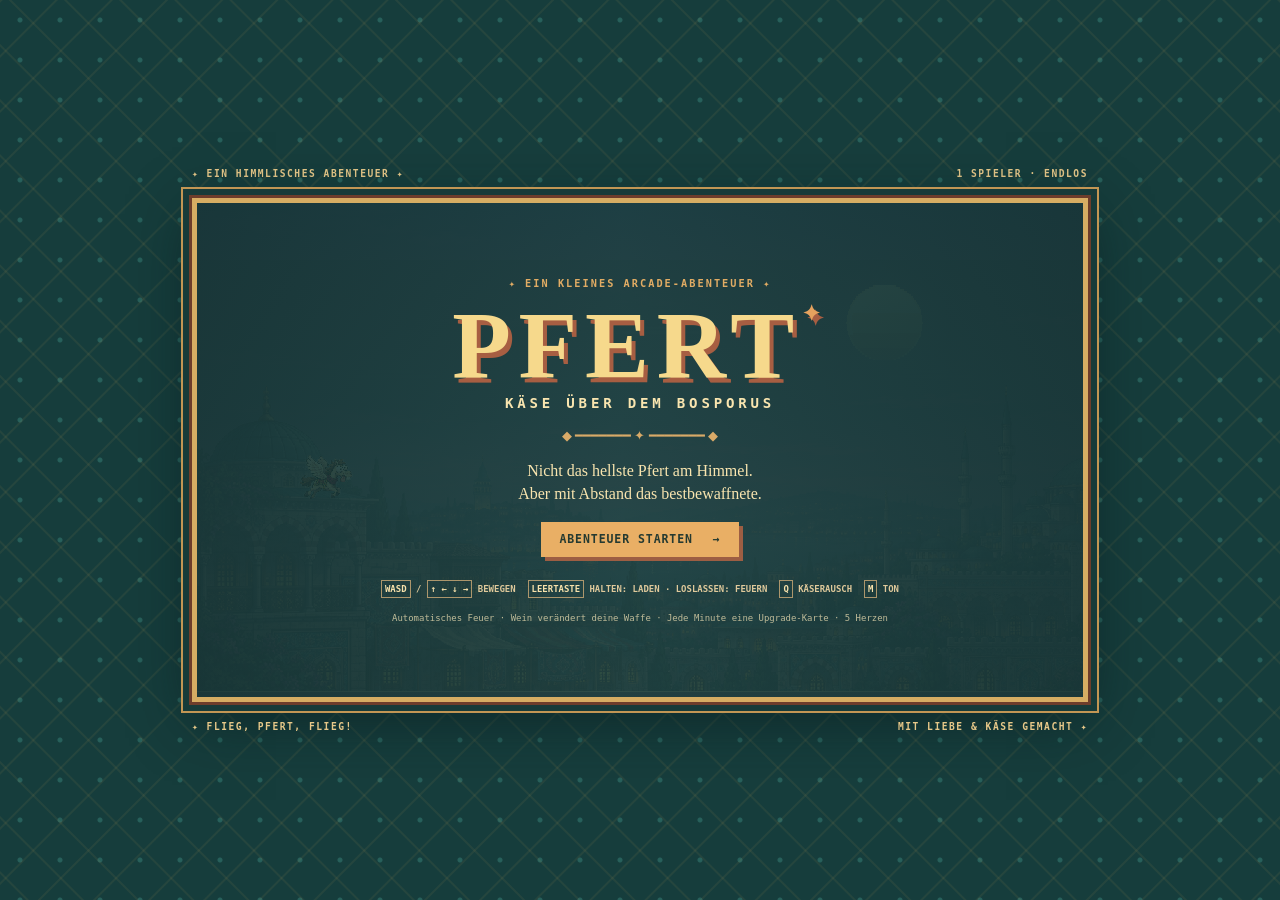
==== index.html @ dc93fd62 "Initial-Pfert-game" ====
<!doctype html>
<html lang="de">
<head>
 <meta charset="utf-8">
 <meta name="viewport" content="width=device-width,initial-scale=1">
 <meta name="description" content="Ein derpy Pfert, magische Weinwaffen und eine endlose Reise durch den Pixel-Bosporus.">
 <title>Pfert – Käse über dem Bosporus</title>
 <link rel="stylesheet" href="style.css">
</head>
<body>
 <main class="cabinet">
  <div class="topline"><span>✦ EIN HIMMLISCHES ABENTEUER ✦</span><span>1 SPIELER · ENDLOS</span></div>
  <div class="frame">
   <canvas id="game" width="960" height="540" aria-label="Pfert, ein fliegendes Sidescroller-Spiel"></canvas>
   <div id="overlay" class="overlay">
    <div class="eyebrow">✦ EIN KLEINES ARCADE-ABENTEUER ✦</div>
    <h1>PFERT<span>✦</span></h1>
    <p class="subtitle">KÄSE ÜBER DEM BOSPORUS</p>
    <div class="divider">◆ ━━━━━━━ ✦ ━━━━━━━ ◆</div>
    <p class="intro">Nicht das hellste Pfert am Himmel.<br>Aber mit Abstand das bestbewaffnete.</p>
    <button id="start">ABENTEUER STARTEN <span>→</span></button>
    <div class="controls"><span><kbd>WASD</kbd> / <kbd>↑ ← ↓ →</kbd> BEWEGEN</span><span><kbd>LEERTASTE</kbd> HALTEN: LADEN · LOSLASSEN: FEUERN</span><span><kbd>Q</kbd> KÄSERAUSCH</span><span><kbd>M</kbd> TON</span></div>
    <p class="hint">Automatisches Feuer · Wein verändert deine Waffe · Jede Minute eine Upgrade-Karte · 5 Herzen</p>
   </div>
  </div>
  <div class="bottomline"><span>✦ FLIEG, PFERT, FLIEG!</span><span>MIT LIEBE & KÄSE GEMACHT ✦</span></div>
 </main>
 <script src="sound.js"></script>
 <script src="assets.js"></script>
 <script src="art.js"></script>
 <script src="game.js"></script>
</body>
</html>
---- style.css ----
*{box-sizing:border-box}html,body{margin:0;width:100%;height:100%;overflow:hidden}body{display:grid;place-items:center;background-color:#163d3c;background-image:repeating-linear-gradient(45deg,transparent 0 18px,#d6a85414 19px 20px,transparent 21px 39px),repeating-linear-gradient(-45deg,transparent 0 18px,#d6a85414 19px 20px,transparent 21px 39px),radial-gradient(circle at center,#27605b 0 2px,transparent 3px);background-size:auto,auto,40px 40px;color:#f9e5af;font-family:Georgia,serif}.cabinet{width:min(70vw,124.444vh);height:min(70vh,39.375vw);position:relative}.frame{position:absolute;inset:0;overflow:hidden;border:5px solid #d6ad63;outline:3px solid #6d3d2b;box-shadow:0 0 0 9px #173b39,0 0 0 11px #c29654,0 16px 55px #081d1eaa;background:#e8a675}canvas{width:100%;height:100%;display:block;image-rendering:pixelated}.topline,.bottomline{position:absolute;left:0;right:0;display:flex;justify-content:space-between;font:700 clamp(8px,.75vw,11px) monospace;letter-spacing:.16em;color:#e7c889}.topline{bottom:calc(100% + 19px)}.bottomline{top:calc(100% + 19px)}.overlay{position:absolute;inset:0;display:flex;align-items:center;justify-content:center;flex-direction:column;text-align:center;background:linear-gradient(90deg,#163535ed,#193d3bd9 48%,#163535ed);padding:3%;color:#f9e5af}.overlay.hidden{display:none}.eyebrow{font:700 clamp(8px,.8vw,12px) monospace;letter-spacing:.2em;color:#e1ac64}h1{font-size:clamp(42px,7.5vw,108px);line-height:.85;letter-spacing:.08em;margin:2% 0 1%;text-shadow:4px 5px #a75e42;color:#f6d98c}h1 span{font-size:.23em;color:#e6a25e;vertical-align:top}.subtitle{font:700 clamp(9px,1.1vw,16px) monospace;letter-spacing:.27em;margin:0}.divider{color:#d9aa68;font-size:clamp(11px,1vw,16px);margin:2%}.intro{font-size:clamp(10px,1.25vw,17px);line-height:1.4;margin:0 0 2%}button{background:#e9af65;border:0;box-shadow:4px 4px #9d5e43;color:#253a31;padding:.9em 1.6em;font:900 clamp(9px,.9vw,13px) monospace;letter-spacing:.08em;cursor:pointer}button:hover,button:focus-visible{background:#f8d38d;transform:translateY(-2px)}button span{margin-left:12px}.controls{display:flex;gap:20px;margin-top:3%;font:700 clamp(7px,.7vw,10px) monospace;color:#dfc99b}.controls kbd{font:inherit;color:#f8e2ab;border:1px solid #ac966c;padding:3px}.hint{font:clamp(7px,.7vw,10px) monospace;color:#bfbb98;margin:2% 0 0}@media(max-width:700px){.controls{gap:5px;flex-direction:column}.hint,.divider{display:none}.intro{margin:2% 0}.topline,.bottomline{letter-spacing:0}}
.controls{flex-wrap:wrap;justify-content:center;gap:12px;line-height:1.7}.upgrade-overlay{background:linear-gradient(140deg,#152a3df5,#263b50f2);padding:4%}.upgrade-overlay h2{font-size:clamp(16px,2.2vw,30px);margin:2% 0 1%;color:#f5dca8}.upgrade-copy{font-size:clamp(8px,.95vw,14px);margin:0 0 3%;color:#c8cbbf}.cards{display:grid;grid-template-columns:repeat(3,1fr);gap:clamp(6px,1.3vw,20px);width:100%;max-width:780px}.upgrade-card{position:relative;display:flex;flex-direction:column;align-items:center;justify-content:flex-start;min-height:clamp(100px,14vw,215px);border:1px solid #b5976b;padding:8% 7%;background:linear-gradient(150deg,#3b5263,#21374c);box-shadow:0 5px #112332;color:#f0dfba;letter-spacing:0;transition:transform .15s,background .15s;text-align:center;line-height:1.3}.upgrade-card:hover,.upgrade-card:focus-visible{background:linear-gradient(150deg,#5e6c6c,#2c485d);outline:2px solid #ffe0a1;transform:translateY(-4px)}.card-number{position:absolute;top:8px;left:10px;font-size:clamp(8px,.8vw,12px);color:#c0b598}.card-icon{font-size:clamp(22px,3.3vw,48px);color:#edc17a;margin:3% 0 8%;line-height:1}.upgrade-card strong{font-family:Georgia,serif;font-size:clamp(10px,1.3vw,18px);color:#ffe7b5;white-space:nowrap}.card-description{display:block;font-size:clamp(8px,.86vw,12px);line-height:1.5;margin:9% 0 10%;color:#c4d4d2;font-weight:400}.card-rank{margin-top:auto;font-size:clamp(7px,.72vw,10px);color:#d2b98e;letter-spacing:.08em}.upgrade-overlay .hint{display:block}@media(max-height:600px){.upgrade-card{min-height:90px}.card-icon{font-size:22px;margin:0 0 4%}.card-description{margin:5% 0}.upgrade-overlay h2{font-size:18px}.upgrade-copy{margin-bottom:2%}}

.upgrade-card.rare{border-color:#d7b4f6;background:linear-gradient(145deg,#57436e,#253a53);box-shadow:0 5px #1c233c,0 0 18px #c18ce51a}.upgrade-card.rare .card-icon{color:#ebd0ff}.upgrade-card.rare .card-rank{color:#e0b6fa}.game-over h1{font-size:clamp(36px,6vw,86px);margin-bottom:3%}.roast{max-width:86%;margin:0 0 2%;font-size:clamp(11px,1.5vw,21px);line-height:1.4;color:#ffe3ba;font-weight:bold}.comeback{max-width:90%;margin:0 0 2%;font-size:clamp(9px,1vw,14px);color:#c2d5cc}.run-stats{font:clamp(9px,.9vw,13px) monospace;color:#dbc8a3;margin:1% 0 3%}
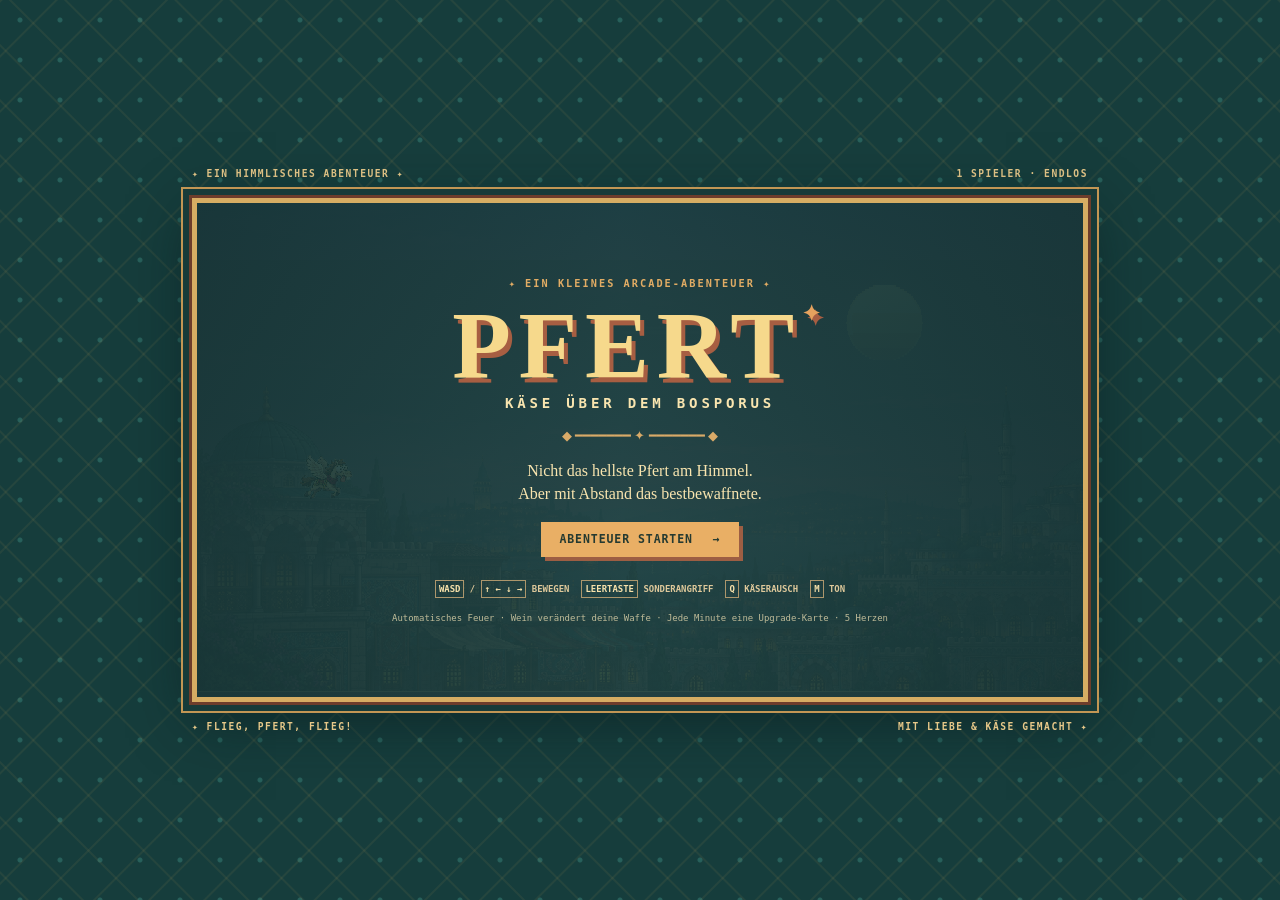
==== commit 789f470f: "Aktualisierung" ====
--- a/index.html
+++ b/index.html
@@ -19,7 +19,7 @@
     <div class="divider">◆ ━━━━━━━ ✦ ━━━━━━━ ◆</div>
     <p class="intro">Nicht das hellste Pfert am Himmel.<br>Aber mit Abstand das bestbewaffnete.</p>
     <button id="start">ABENTEUER STARTEN <span>→</span></button>
-    <div class="controls"><span><kbd>WASD</kbd> / <kbd>↑ ← ↓ →</kbd> BEWEGEN</span><span><kbd>LEERTASTE</kbd> HALTEN: LADEN · LOSLASSEN: FEUERN</span><span><kbd>Q</kbd> KÄSERAUSCH</span><span><kbd>M</kbd> TON</span></div>
+    <div class="controls"><span><kbd>WASD</kbd> / <kbd>↑ ← ↓ →</kbd> BEWEGEN</span><span><kbd>LEERTASTE</kbd> SONDERANGRIFF</span><span><kbd>Q</kbd> KÄSERAUSCH</span><span><kbd>M</kbd> TON</span></div>
     <p class="hint">Automatisches Feuer · Wein verändert deine Waffe · Jede Minute eine Upgrade-Karte · 5 Herzen</p>
    </div>
   </div>
--- a/style.css
+++ b/style.css
@@ -1,4 +1,5 @@
 *{box-sizing:border-box}html,body{margin:0;width:100%;height:100%;overflow:hidden}body{display:grid;place-items:center;background-color:#163d3c;background-image:repeating-linear-gradient(45deg,transparent 0 18px,#d6a85414 19px 20px,transparent 21px 39px),repeating-linear-gradient(-45deg,transparent 0 18px,#d6a85414 19px 20px,transparent 21px 39px),radial-gradient(circle at center,#27605b 0 2px,transparent 3px);background-size:auto,auto,40px 40px;color:#f9e5af;font-family:Georgia,serif}.cabinet{width:min(70vw,124.444vh);height:min(70vh,39.375vw);position:relative}.frame{position:absolute;inset:0;overflow:hidden;border:5px solid #d6ad63;outline:3px solid #6d3d2b;box-shadow:0 0 0 9px #173b39,0 0 0 11px #c29654,0 16px 55px #081d1eaa;background:#e8a675}canvas{width:100%;height:100%;display:block;image-rendering:pixelated}.topline,.bottomline{position:absolute;left:0;right:0;display:flex;justify-content:space-between;font:700 clamp(8px,.75vw,11px) monospace;letter-spacing:.16em;color:#e7c889}.topline{bottom:calc(100% + 19px)}.bottomline{top:calc(100% + 19px)}.overlay{position:absolute;inset:0;display:flex;align-items:center;justify-content:center;flex-direction:column;text-align:center;background:linear-gradient(90deg,#163535ed,#193d3bd9 48%,#163535ed);padding:3%;color:#f9e5af}.overlay.hidden{display:none}.eyebrow{font:700 clamp(8px,.8vw,12px) monospace;letter-spacing:.2em;color:#e1ac64}h1{font-size:clamp(42px,7.5vw,108px);line-height:.85;letter-spacing:.08em;margin:2% 0 1%;text-shadow:4px 5px #a75e42;color:#f6d98c}h1 span{font-size:.23em;color:#e6a25e;vertical-align:top}.subtitle{font:700 clamp(9px,1.1vw,16px) monospace;letter-spacing:.27em;margin:0}.divider{color:#d9aa68;font-size:clamp(11px,1vw,16px);margin:2%}.intro{font-size:clamp(10px,1.25vw,17px);line-height:1.4;margin:0 0 2%}button{background:#e9af65;border:0;box-shadow:4px 4px #9d5e43;color:#253a31;padding:.9em 1.6em;font:900 clamp(9px,.9vw,13px) monospace;letter-spacing:.08em;cursor:pointer}button:hover,button:focus-visible{background:#f8d38d;transform:translateY(-2px)}button span{margin-left:12px}.controls{display:flex;gap:20px;margin-top:3%;font:700 clamp(7px,.7vw,10px) monospace;color:#dfc99b}.controls kbd{font:inherit;color:#f8e2ab;border:1px solid #ac966c;padding:3px}.hint{font:clamp(7px,.7vw,10px) monospace;color:#bfbb98;margin:2% 0 0}@media(max-width:700px){.controls{gap:5px;flex-direction:column}.hint,.divider{display:none}.intro{margin:2% 0}.topline,.bottomline{letter-spacing:0}}
 .controls{flex-wrap:wrap;justify-content:center;gap:12px;line-height:1.7}.upgrade-overlay{background:linear-gradient(140deg,#152a3df5,#263b50f2);padding:4%}.upgrade-overlay h2{font-size:clamp(16px,2.2vw,30px);margin:2% 0 1%;color:#f5dca8}.upgrade-copy{font-size:clamp(8px,.95vw,14px);margin:0 0 3%;color:#c8cbbf}.cards{display:grid;grid-template-columns:repeat(3,1fr);gap:clamp(6px,1.3vw,20px);width:100%;max-width:780px}.upgrade-card{position:relative;display:flex;flex-direction:column;align-items:center;justify-content:flex-start;min-height:clamp(100px,14vw,215px);border:1px solid #b5976b;padding:8% 7%;background:linear-gradient(150deg,#3b5263,#21374c);box-shadow:0 5px #112332;color:#f0dfba;letter-spacing:0;transition:transform .15s,background .15s;text-align:center;line-height:1.3}.upgrade-card:hover,.upgrade-card:focus-visible{background:linear-gradient(150deg,#5e6c6c,#2c485d);outline:2px solid #ffe0a1;transform:translateY(-4px)}.card-number{position:absolute;top:8px;left:10px;font-size:clamp(8px,.8vw,12px);color:#c0b598}.card-icon{font-size:clamp(22px,3.3vw,48px);color:#edc17a;margin:3% 0 8%;line-height:1}.upgrade-card strong{font-family:Georgia,serif;font-size:clamp(10px,1.3vw,18px);color:#ffe7b5;white-space:nowrap}.card-description{display:block;font-size:clamp(8px,.86vw,12px);line-height:1.5;margin:9% 0 10%;color:#c4d4d2;font-weight:400}.card-rank{margin-top:auto;font-size:clamp(7px,.72vw,10px);color:#d2b98e;letter-spacing:.08em}.upgrade-overlay .hint{display:block}@media(max-height:600px){.upgrade-card{min-height:90px}.card-icon{font-size:22px;margin:0 0 4%}.card-description{margin:5% 0}.upgrade-overlay h2{font-size:18px}.upgrade-copy{margin-bottom:2%}}
 
-.upgrade-card.rare{border-color:#d7b4f6;background:linear-gradient(145deg,#57436e,#253a53);box-shadow:0 5px #1c233c,0 0 18px #c18ce51a}.upgrade-card.rare .card-icon{color:#ebd0ff}.upgrade-card.rare .card-rank{color:#e0b6fa}.game-over h1{font-size:clamp(36px,6vw,86px);margin-bottom:3%}.roast{max-width:86%;margin:0 0 2%;font-size:clamp(11px,1.5vw,21px);line-height:1.4;color:#ffe3ba;font-weight:bold}.comeback{max-width:90%;margin:0 0 2%;font-size:clamp(9px,1vw,14px);color:#c2d5cc}.run-stats{font:clamp(9px,.9vw,13px) monospace;color:#dbc8a3;margin:1% 0 3%}+.upgrade-card.rare{border-color:#d7b4f6;background:linear-gradient(145deg,#57436e,#253a53);box-shadow:0 5px #1c233c,0 0 18px #c18ce51a}.upgrade-card.rare .card-icon{color:#ebd0ff}.upgrade-card.rare .card-rank{color:#e0b6fa}.game-over h1{font-size:clamp(36px,6vw,86px);margin-bottom:3%}.roast{max-width:86%;margin:0 0 2%;font-size:clamp(11px,1.5vw,21px);line-height:1.4;color:#ffe3ba;font-weight:bold}.comeback{max-width:90%;margin:0 0 2%;font-size:clamp(9px,1vw,14px);color:#c2d5cc}.run-stats{font:clamp(9px,.9vw,13px) monospace;color:#dbc8a3;margin:1% 0 3%}
+.upgrade-card.selected { outline: 3px solid #fff1ba; outline-offset: 3px; }
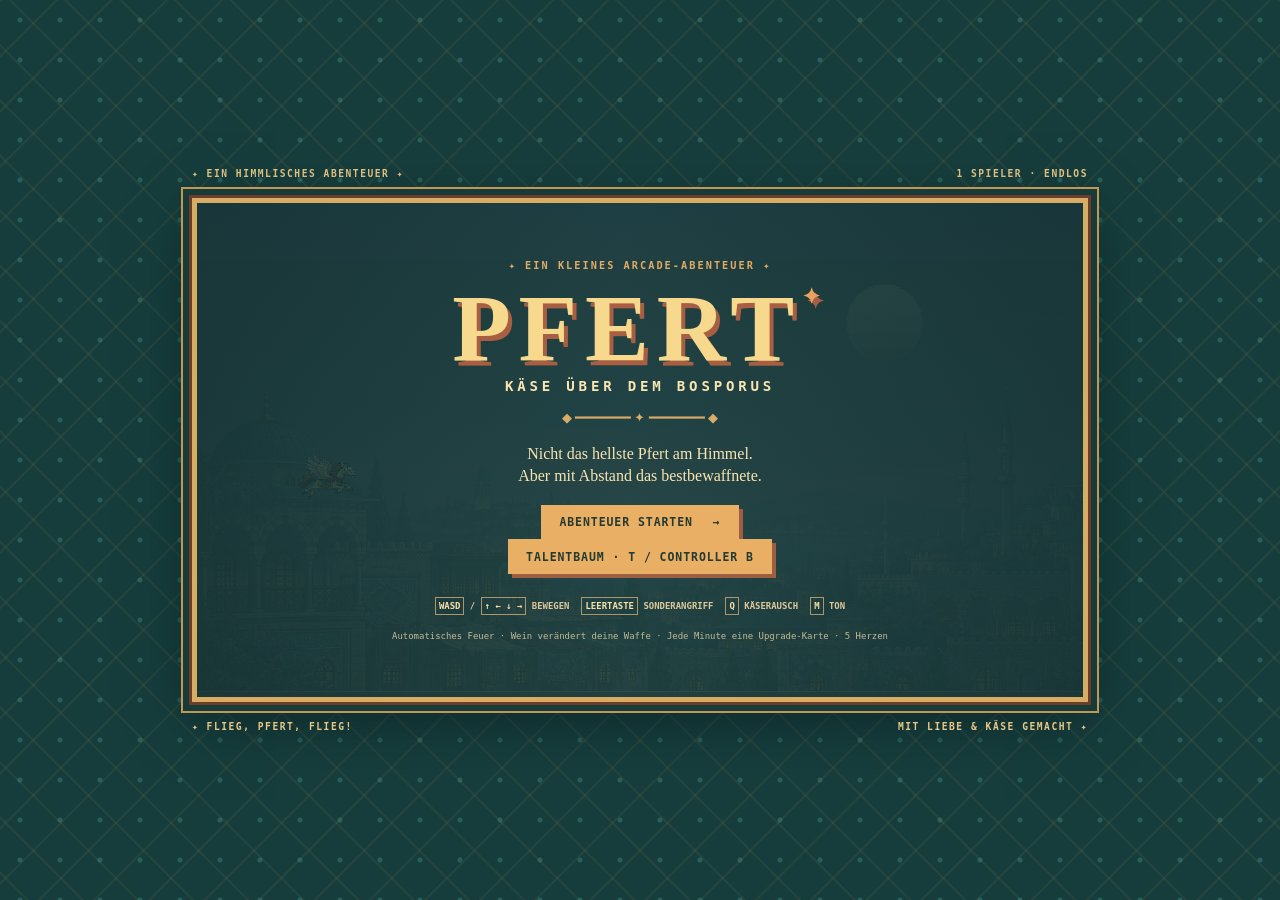
==== commit 5eb12ca7: "Metaprogression" ====
--- a/index.html
+++ b/index.html
@@ -19,6 +19,7 @@
     <div class="divider">◆ ━━━━━━━ ✦ ━━━━━━━ ◆</div>
     <p class="intro">Nicht das hellste Pfert am Himmel.<br>Aber mit Abstand das bestbewaffnete.</p>
     <button id="start">ABENTEUER STARTEN <span>→</span></button>
+    <button id="talents">TALENTBAUM · T / CONTROLLER B</button>
     <div class="controls"><span><kbd>WASD</kbd> / <kbd>↑ ← ↓ →</kbd> BEWEGEN</span><span><kbd>LEERTASTE</kbd> SONDERANGRIFF</span><span><kbd>Q</kbd> KÄSERAUSCH</span><span><kbd>M</kbd> TON</span></div>
     <p class="hint">Automatisches Feuer · Wein verändert deine Waffe · Jede Minute eine Upgrade-Karte · 5 Herzen</p>
    </div>
@@ -28,6 +29,8 @@
  <script src="sound.js"></script>
  <script src="assets.js"></script>
  <script src="art.js"></script>
+ <script src="meta.js"></script>
+ <script src="meta-data.js"></script>
  <script src="game.js"></script>
 </body>
 </html>
--- a/style.css
+++ b/style.css
@@ -3,3 +3,5 @@
 
 .upgrade-card.rare{border-color:#d7b4f6;background:linear-gradient(145deg,#57436e,#253a53);box-shadow:0 5px #1c233c,0 0 18px #c18ce51a}.upgrade-card.rare .card-icon{color:#ebd0ff}.upgrade-card.rare .card-rank{color:#e0b6fa}.game-over h1{font-size:clamp(36px,6vw,86px);margin-bottom:3%}.roast{max-width:86%;margin:0 0 2%;font-size:clamp(11px,1.5vw,21px);line-height:1.4;color:#ffe3ba;font-weight:bold}.comeback{max-width:90%;margin:0 0 2%;font-size:clamp(9px,1vw,14px);color:#c2d5cc}.run-stats{font:clamp(9px,.9vw,13px) monospace;color:#dbc8a3;margin:1% 0 3%}
 .upgrade-card.selected { outline: 3px solid #fff1ba; outline-offset: 3px; }
+.talent-overlay{display:block;overflow:auto;padding:2% 5%}.talent-overlay h2,.talent-overlay p{margin:.5em 0}.talent-overlay .cards{grid-template-columns:repeat(5,minmax(0,1fr));margin:1em auto}.talent-overlay .upgrade-card{min-height:65px;padding:8px;font-size:clamp(8px,.8vw,12px)}.talent-overlay>button{margin:4px}
+.talent-overlay{padding:8px;overflow:hidden}.meta-toolbar{display:flex;align-items:center;justify-content:center;gap:5px;flex-wrap:wrap}.meta-toolbar button,.meta-detail button{padding:.45em .7em}.meta-detail{min-height:50px;font:12px/1.35 monospace;margin:5px}.meta-viewport{height:calc(100% - 100px);overflow:auto;background:#122d31;border:1px solid #b69560;text-align:left}.meta-map{position:relative}.meta-world{position:absolute;left:0;top:0;transform-origin:0 0;width:1150px;height:2250px}.meta-world svg{position:absolute;inset:0;pointer-events:none}.meta-world line{stroke:#b59b70;stroke-width:2}.meta-node{position:absolute;transform:translate(-50%,-50%);padding:3px;min-width:38px;min-height:28px;background:#40515a;color:#fff;font-size:10px;letter-spacing:0;box-shadow:none;border:1px solid #b7a37a}.meta-node.owned{background:#d9ad61;color:#1e3031}.meta-node.selected{outline:3px solid #fff3b7}.meta-node:hover,.meta-node:focus-visible{transform:translate(-50%,-50%);background:#82949a;color:#101d22}
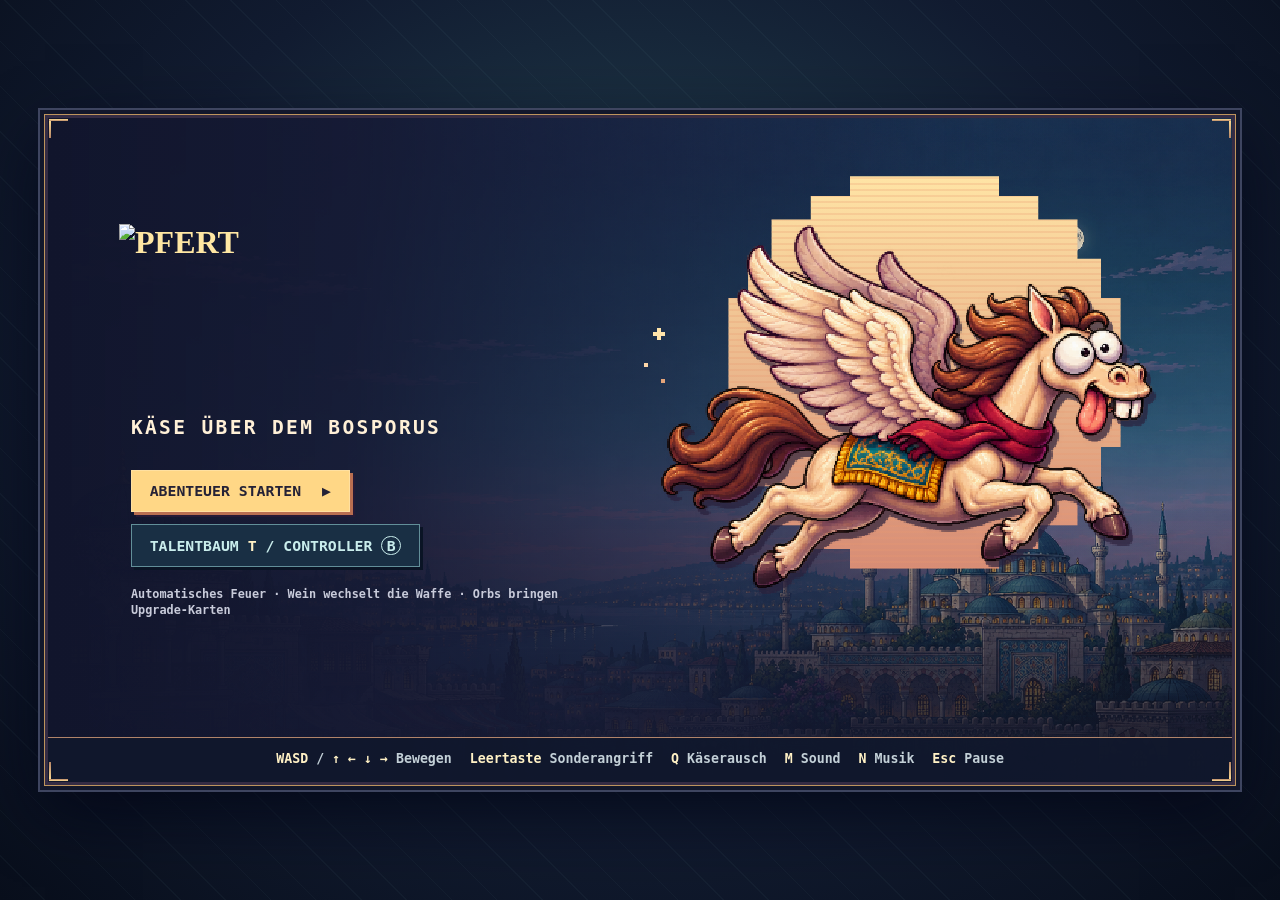
==== commit 01e2fd42: "abc" ====
--- a/index.html
+++ b/index.html
@@ -9,23 +9,33 @@
 </head>
 <body>
  <main class="cabinet">
-  <div class="topline"><span>✦ EIN HIMMLISCHES ABENTEUER ✦</span><span>1 SPIELER · ENDLOS</span></div>
   <div class="frame">
    <canvas id="game" width="960" height="540" aria-label="Pfert, ein fliegendes Sidescroller-Spiel"></canvas>
    <div id="overlay" class="overlay">
-    <div class="eyebrow">✦ EIN KLEINES ARCADE-ABENTEUER ✦</div>
-    <h1>PFERT<span>✦</span></h1>
-    <p class="subtitle">KÄSE ÜBER DEM BOSPORUS</p>
-    <div class="divider">◆ ━━━━━━━ ✦ ━━━━━━━ ◆</div>
-    <p class="intro">Nicht das hellste Pfert am Himmel.<br>Aber mit Abstand das bestbewaffnete.</p>
-    <button id="start">ABENTEUER STARTEN <span>→</span></button>
-    <button id="talents">TALENTBAUM · T / CONTROLLER B</button>
-    <div class="controls"><span><kbd>WASD</kbd> / <kbd>↑ ← ↓ →</kbd> BEWEGEN</span><span><kbd>LEERTASTE</kbd> SONDERANGRIFF</span><span><kbd>Q</kbd> KÄSERAUSCH</span><span><kbd>M</kbd> TON</span></div>
-    <p class="hint">Automatisches Feuer · Wein verändert deine Waffe · Jede Minute eine Upgrade-Karte · 5 Herzen</p>
+    <div class="title-screen">
+     <div class="title-hero" aria-hidden="true"><i></i></div>
+     <div class="title-content">
+      <h1><img src="assets/pfert-wordmark.png" alt="PFERT" width="96" height="31"></h1>
+      <p class="subtitle">Käse über dem Bosporus</p>
+      <div class="title-actions">
+       <button id="start">Abenteuer starten <span class="start-arrow" aria-hidden="true">▶</span><kbd role="img" class="pad-key pad-only" data-pad-button="0"></kbd></button>
+       <button id="talents">Talentbaum <kbd>T</kbd> / Controller <kbd role="img" class="pad-key" data-pad-button="1">B</kbd></button>
+      </div>
+      <p class="title-hint">Automatisches Feuer · Wein wechselt die Waffe · Orbs bringen Upgrade-Karten</p>
+     </div>
+     <div class="controls" aria-label="Spielsteuerung">
+      <span><kbd>WASD</kbd> / <kbd>↑ ← ↓ →</kbd> Bewegen</span>
+      <span><kbd>Leertaste</kbd><span class="pad-only"> / <kbd role="img" class="pad-key" data-pad-button="0"></kbd></span> Sonderangriff</span>
+      <span><kbd>Q</kbd><span class="pad-only"> / <kbd role="img" class="pad-key" data-pad-button="1"></kbd></span> Käserausch</span>
+      <span><kbd>M</kbd> Sound</span>
+      <span><kbd>N</kbd> Musik</span>
+      <span><kbd>Esc</kbd> Pause</span>
+     </div>
+    </div>
    </div>
   </div>
-  <div class="bottomline"><span>✦ FLIEG, PFERT, FLIEG!</span><span>MIT LIEBE & KÄSE GEMACHT ✦</span></div>
  </main>
+ <audio id="music" src="assets/balrog-theme.mp3" preload="none" loop></audio>
  <script src="sound.js"></script>
  <script src="assets.js"></script>
  <script src="art.js"></script>
--- a/style.css
+++ b/style.css
@@ -1,7 +1,526 @@
-*{box-sizing:border-box}html,body{margin:0;width:100%;height:100%;overflow:hidden}body{display:grid;place-items:center;background-color:#163d3c;background-image:repeating-linear-gradient(45deg,transparent 0 18px,#d6a85414 19px 20px,transparent 21px 39px),repeating-linear-gradient(-45deg,transparent 0 18px,#d6a85414 19px 20px,transparent 21px 39px),radial-gradient(circle at center,#27605b 0 2px,transparent 3px);background-size:auto,auto,40px 40px;color:#f9e5af;font-family:Georgia,serif}.cabinet{width:min(70vw,124.444vh);height:min(70vh,39.375vw);position:relative}.frame{position:absolute;inset:0;overflow:hidden;border:5px solid #d6ad63;outline:3px solid #6d3d2b;box-shadow:0 0 0 9px #173b39,0 0 0 11px #c29654,0 16px 55px #081d1eaa;background:#e8a675}canvas{width:100%;height:100%;display:block;image-rendering:pixelated}.topline,.bottomline{position:absolute;left:0;right:0;display:flex;justify-content:space-between;font:700 clamp(8px,.75vw,11px) monospace;letter-spacing:.16em;color:#e7c889}.topline{bottom:calc(100% + 19px)}.bottomline{top:calc(100% + 19px)}.overlay{position:absolute;inset:0;display:flex;align-items:center;justify-content:center;flex-direction:column;text-align:center;background:linear-gradient(90deg,#163535ed,#193d3bd9 48%,#163535ed);padding:3%;color:#f9e5af}.overlay.hidden{display:none}.eyebrow{font:700 clamp(8px,.8vw,12px) monospace;letter-spacing:.2em;color:#e1ac64}h1{font-size:clamp(42px,7.5vw,108px);line-height:.85;letter-spacing:.08em;margin:2% 0 1%;text-shadow:4px 5px #a75e42;color:#f6d98c}h1 span{font-size:.23em;color:#e6a25e;vertical-align:top}.subtitle{font:700 clamp(9px,1.1vw,16px) monospace;letter-spacing:.27em;margin:0}.divider{color:#d9aa68;font-size:clamp(11px,1vw,16px);margin:2%}.intro{font-size:clamp(10px,1.25vw,17px);line-height:1.4;margin:0 0 2%}button{background:#e9af65;border:0;box-shadow:4px 4px #9d5e43;color:#253a31;padding:.9em 1.6em;font:900 clamp(9px,.9vw,13px) monospace;letter-spacing:.08em;cursor:pointer}button:hover,button:focus-visible{background:#f8d38d;transform:translateY(-2px)}button span{margin-left:12px}.controls{display:flex;gap:20px;margin-top:3%;font:700 clamp(7px,.7vw,10px) monospace;color:#dfc99b}.controls kbd{font:inherit;color:#f8e2ab;border:1px solid #ac966c;padding:3px}.hint{font:clamp(7px,.7vw,10px) monospace;color:#bfbb98;margin:2% 0 0}@media(max-width:700px){.controls{gap:5px;flex-direction:column}.hint,.divider{display:none}.intro{margin:2% 0}.topline,.bottomline{letter-spacing:0}}
-.controls{flex-wrap:wrap;justify-content:center;gap:12px;line-height:1.7}.upgrade-overlay{background:linear-gradient(140deg,#152a3df5,#263b50f2);padding:4%}.upgrade-overlay h2{font-size:clamp(16px,2.2vw,30px);margin:2% 0 1%;color:#f5dca8}.upgrade-copy{font-size:clamp(8px,.95vw,14px);margin:0 0 3%;color:#c8cbbf}.cards{display:grid;grid-template-columns:repeat(3,1fr);gap:clamp(6px,1.3vw,20px);width:100%;max-width:780px}.upgrade-card{position:relative;display:flex;flex-direction:column;align-items:center;justify-content:flex-start;min-height:clamp(100px,14vw,215px);border:1px solid #b5976b;padding:8% 7%;background:linear-gradient(150deg,#3b5263,#21374c);box-shadow:0 5px #112332;color:#f0dfba;letter-spacing:0;transition:transform .15s,background .15s;text-align:center;line-height:1.3}.upgrade-card:hover,.upgrade-card:focus-visible{background:linear-gradient(150deg,#5e6c6c,#2c485d);outline:2px solid #ffe0a1;transform:translateY(-4px)}.card-number{position:absolute;top:8px;left:10px;font-size:clamp(8px,.8vw,12px);color:#c0b598}.card-icon{font-size:clamp(22px,3.3vw,48px);color:#edc17a;margin:3% 0 8%;line-height:1}.upgrade-card strong{font-family:Georgia,serif;font-size:clamp(10px,1.3vw,18px);color:#ffe7b5;white-space:nowrap}.card-description{display:block;font-size:clamp(8px,.86vw,12px);line-height:1.5;margin:9% 0 10%;color:#c4d4d2;font-weight:400}.card-rank{margin-top:auto;font-size:clamp(7px,.72vw,10px);color:#d2b98e;letter-spacing:.08em}.upgrade-overlay .hint{display:block}@media(max-height:600px){.upgrade-card{min-height:90px}.card-icon{font-size:22px;margin:0 0 4%}.card-description{margin:5% 0}.upgrade-overlay h2{font-size:18px}.upgrade-copy{margin-bottom:2%}}
+* { box-sizing: border-box; }
+html, body { margin: 0; width: 100%; height: 100%; overflow: hidden; }
+body {
+ display: grid;
+ place-items: center;
+ background: repeating-linear-gradient(45deg, transparent 0 31px, #80b9bc0b 31px 32px), radial-gradient(ellipse at 50% 40%, #244552, #111b30 58%, #080e1b 100%);
+ color: #f9e5af;
+ font-family: Georgia, serif;
+}
+.cabinet {
+ width: min(93vw, calc(88vh * 16 / 9), 1440px);
+ aspect-ratio: 16 / 9;
+ position: relative;
+}
+.frame {
+ position: absolute;
+ inset: 0;
+ overflow: hidden;
+ border: 3px solid #352c44;
+ outline: 1px solid #be945d;
+ box-shadow: 0 0 0 5px #12172b, 0 0 0 7px #3e4560, 0 24px 64px #020515d9;
+ background: #152438;
+}
+.frame::after {
+ content: '';
+ position: absolute;
+ inset: 1px;
+ z-index: 2;
+ pointer-events: none;
+ background:
+  linear-gradient(#ffe096, #b88767) left top / 19px 2px,
+  linear-gradient(#ffe096, #b88767) left top / 2px 19px,
+  linear-gradient(#ffe096, #b88767) right top / 19px 2px,
+  linear-gradient(#ffe096, #b88767) right top / 2px 19px,
+  linear-gradient(#b88767, #ffe096) left bottom / 19px 2px,
+  linear-gradient(#b88767, #ffe096) left bottom / 2px 19px,
+  linear-gradient(#b88767, #ffe096) right bottom / 19px 2px,
+  linear-gradient(#b88767, #ffe096) right bottom / 2px 19px;
+ background-repeat: no-repeat;
+}
+canvas { width: 100%; height: 100%; display: block; image-rendering: pixelated; }
+.overlay {
+ position: absolute;
+ inset: 0;
+ display: flex;
+ align-items: center;
+ justify-content: center;
+ flex-direction: column;
+ text-align: center;
+ padding: 3%;
+ background: #111d32ed;
+ color: #ffedcb;
+}
+.overlay.hidden { display: none; }
+.eyebrow { font: 700 clamp(8px, .8vw, 12px) monospace; letter-spacing: .2em; color: #edbd81; }
+h1 { margin: 2% 0 1%; color: #ffe7a3; }
+h1 span { font-size: .23em; color: #e6a25e; vertical-align: top; }
+button {
+ background: #f4c27a;
+ border: 1px solid #ffe0a1;
+ box-shadow: 3px 3px #855347;
+ color: #252236;
+ padding: .75em 1.2em;
+ font: 900 clamp(9px, 1vw, 14px) monospace;
+ cursor: pointer;
+}
+button:hover, button:focus-visible { background: #ffe5ac; transform: translateY(-2px); }
+button:focus-visible { outline: 2px solid #abf4f3; outline-offset: 3px; }
+.hint { font: clamp(7px, .7vw, 10px) monospace; color: #c4c3aa; margin: 2% 0 0; }
+
+.title-screen {
+ position: absolute;
+ inset: 0;
+ display: grid;
+ grid-template-rows: 1fr auto;
+ text-align: left;
+ isolation: isolate;
+ overflow: auto;
+ container-type: inline-size;
+ image-rendering: pixelated;
+ background:
+  linear-gradient(90deg, #11152c 0%, #151933ec 26%, #191d3a8c 52%, #26304705 80%),
+  linear-gradient(0deg, #101427 0%, #11172b22 42%),
+  url('assets/bosporus-v1.png') center 65% / cover #263e5c;
+}
+.title-content {
+ z-index: 1;
+ align-self: center;
+ padding: 3% 0 4% 7%;
+}
+.title-content h1 {
+ width: min(45cqw, 550px);
+ margin: 0 0 0 -1cqw;
+}
+.title-content h1 img {
+ display: block;
+ width: 100%;
+ height: auto;
+ image-rendering: pixelated;
+}
+.title-content .subtitle {
+ margin: .95em 0 1.55em;
+ color: #fff0d7;
+ font: 700 clamp(9px, 1.65cqw, 23px)/1.3 monospace;
+ text-transform: uppercase;
+ letter-spacing: .12em;
+}
+.title-actions { display: flex; flex-direction: column; align-items: flex-start; gap: .75em; }
+.title-actions button { text-transform: uppercase; font-size: clamp(8px, 1.25cqw, 17px); }
+.title-actions #start { background: #ffd786; box-shadow: 3px 3px #b96f51, 5px 5px #261b37; }
+.title-actions #start:hover, .title-actions #start:focus-visible { background: #ffedb3; }
+.title-actions #start .start-arrow, .title-actions #start .pad-key { margin-left: .8em; }
+.title-actions #talents { background: #192f44; color: #c9edec; border-color: #628f99; box-shadow: 3px 3px #0a1425; }
+.title-actions #talents:hover, .title-actions #talents:focus-visible { background: #2a5363; }
+.title-hint {
+ max-width: 40%;
+ margin: 1.55em 0 0;
+ color: #c8cbda;
+ font: 700 clamp(7px, 1cqw, 13px)/1.4 monospace;
+}
+.title-actions kbd, .controls kbd { color: #fff1c5; font: inherit; }
+.overlay .pad-key {
+ display: inline-block;
+ min-width: 1.35em;
+ padding: 0 .2em;
+ border: 1px solid currentColor;
+ border-radius: 1em;
+ color: inherit;
+ font: inherit;
+ line-height: 1.2;
+ text-align: center;
+}
+.overlay:not(.has-gamepad) .pad-only,
+.overlay.has-gamepad .start-arrow { display: none; }
+.title-hero {
+ position: absolute;
+ top: 10%;
+ right: 6%;
+ width: 43%;
+ aspect-ratio: 336 / 264;
+ pointer-events: none;
+}
+.title-hero::before {
+ content: '';
+ position: absolute;
+ width: 77%;
+ aspect-ratio: 1;
+ top: -2%;
+ right: 8%;
+ background: repeating-linear-gradient(0deg, #e9987040 0 2px, transparent 2px 6px), linear-gradient(#ffe4a5, #d78c75);
+ clip-path: polygon(31% 0, 69% 0, 69% 5%, 79% 5%, 79% 11%, 89% 11%, 89% 21%, 95% 21%, 95% 31%, 100% 31%, 100% 69%, 95% 69%, 95% 79%, 89% 79%, 89% 89%, 79% 89%, 79% 95%, 69% 95%, 69% 100%, 31% 100%, 31% 95%, 21% 95%, 21% 89%, 11% 89%, 11% 79%, 5% 79%, 5% 69%, 0 69%, 0 31%, 5% 31%, 5% 21%, 11% 21%, 11% 11%, 21% 11%, 21% 5%, 31% 5%);
+}
+.title-hero::after {
+ content: '';
+ position: absolute;
+ inset: 8% 0 -8%;
+ background: url('assets/horse-v2.png') left center / 200% 100% no-repeat;
+ image-rendering: pixelated;
+ filter: drop-shadow(4px 6px #2a213cbb);
+ animation: title-flight 1.4s steps(1, end) infinite;
+}
+.title-hero i {
+ display: block;
+ position: absolute;
+ top: 37%;
+ left: 1%;
+ width: 4px;
+ height: 4px;
+ color: #ffe4aa;
+ background: currentColor;
+ box-shadow: -4px 0 currentColor, 4px 0 currentColor, 0 4px currentColor, 0 -4px currentColor, -13px 31px #ffd7a8, 4px 47px #e4a479;
+}
+@keyframes title-flight {
+ 25% { transform: translateY(-3px); }
+ 50% { background-position: right center; transform: translateY(2px); }
+ 75% { background-position: right center; transform: translateY(4px); }
+}
+.controls {
+ z-index: 1;
+ display: flex;
+ flex-wrap: wrap;
+ justify-content: center;
+ gap: .45em 1.35em;
+ padding: .95em 3%;
+ background: #10182de8;
+ border-top: 1px solid #b18469;
+ color: #c3d0d7;
+ font: 700 clamp(7px, 1.12cqw, 15px)/1.4 monospace;
+}
+.controls span { white-space: nowrap; }
+@media (max-width: 650px) {
+ .title-content { padding-left: 5%; }
+ .title-content h1 { width: 48cqw; }
+ .title-content .subtitle { margin-bottom: .9em; }
+ .title-actions { gap: .5em; }
+ .title-hint { max-width: 54%; margin-top: 1em; }
+ .controls { padding-block: .5em; }
+}
+@media (prefers-reduced-motion: reduce) {
+ .title-hero::after { animation: none; }
+}
+.upgrade-overlay{background:linear-gradient(140deg,#152a3df5,#263b50f2);padding:4%}.upgrade-overlay h2{font-size:clamp(16px,2.2vw,30px);margin:2% 0 1%;color:#f5dca8}.upgrade-copy{font-size:clamp(8px,.95vw,14px);margin:0 0 3%;color:#c8cbbf}.cards{display:grid;grid-template-columns:repeat(3,1fr);gap:clamp(6px,1.3vw,20px);width:100%;max-width:780px}.upgrade-card{position:relative;display:flex;flex-direction:column;align-items:center;justify-content:flex-start;min-height:clamp(100px,14vw,215px);border:1px solid #b5976b;padding:8% 7%;background:linear-gradient(150deg,#3b5263,#21374c);box-shadow:0 5px #112332;color:#f0dfba;letter-spacing:0;transition:transform .15s,background .15s;text-align:center;line-height:1.3}.upgrade-card:hover,.upgrade-card:focus-visible{background:linear-gradient(150deg,#5e6c6c,#2c485d);outline:2px solid #ffe0a1;transform:translateY(-4px)}.card-number{position:absolute;top:8px;left:10px;font-size:clamp(8px,.8vw,12px);color:#c0b598}.card-icon{font-size:clamp(22px,3.3vw,48px);color:#edc17a;margin:3% 0 8%;line-height:1}.upgrade-card strong{font-family:Georgia,serif;font-size:clamp(10px,1.3vw,18px);color:#ffe7b5;white-space:nowrap}.card-description{display:block;font-size:clamp(8px,.86vw,12px);line-height:1.5;margin:9% 0 10%;color:#c4d4d2;font-weight:400}.card-rank{margin-top:auto;font-size:clamp(7px,.72vw,10px);color:#d2b98e;letter-spacing:.08em}.upgrade-overlay .hint{display:block}@media(max-height:600px){.upgrade-card{min-height:90px}.card-icon{font-size:22px;margin:0 0 4%}.card-description{margin:5% 0}.upgrade-overlay h2{font-size:18px}.upgrade-copy{margin-bottom:2%}}
 
 .upgrade-card.rare{border-color:#d7b4f6;background:linear-gradient(145deg,#57436e,#253a53);box-shadow:0 5px #1c233c,0 0 18px #c18ce51a}.upgrade-card.rare .card-icon{color:#ebd0ff}.upgrade-card.rare .card-rank{color:#e0b6fa}.game-over h1{font-size:clamp(36px,6vw,86px);margin-bottom:3%}.roast{max-width:86%;margin:0 0 2%;font-size:clamp(11px,1.5vw,21px);line-height:1.4;color:#ffe3ba;font-weight:bold}.comeback{max-width:90%;margin:0 0 2%;font-size:clamp(9px,1vw,14px);color:#c2d5cc}.run-stats{font:clamp(9px,.9vw,13px) monospace;color:#dbc8a3;margin:1% 0 3%}
 .upgrade-card.selected { outline: 3px solid #fff1ba; outline-offset: 3px; }
-.talent-overlay{display:block;overflow:auto;padding:2% 5%}.talent-overlay h2,.talent-overlay p{margin:.5em 0}.talent-overlay .cards{grid-template-columns:repeat(5,minmax(0,1fr));margin:1em auto}.talent-overlay .upgrade-card{min-height:65px;padding:8px;font-size:clamp(8px,.8vw,12px)}.talent-overlay>button{margin:4px}
-.talent-overlay{padding:8px;overflow:hidden}.meta-toolbar{display:flex;align-items:center;justify-content:center;gap:5px;flex-wrap:wrap}.meta-toolbar button,.meta-detail button{padding:.45em .7em}.meta-detail{min-height:50px;font:12px/1.35 monospace;margin:5px}.meta-viewport{height:calc(100% - 100px);overflow:auto;background:#122d31;border:1px solid #b69560;text-align:left}.meta-map{position:relative}.meta-world{position:absolute;left:0;top:0;transform-origin:0 0;width:1150px;height:2250px}.meta-world svg{position:absolute;inset:0;pointer-events:none}.meta-world line{stroke:#b59b70;stroke-width:2}.meta-node{position:absolute;transform:translate(-50%,-50%);padding:3px;min-width:38px;min-height:28px;background:#40515a;color:#fff;font-size:10px;letter-spacing:0;box-shadow:none;border:1px solid #b7a37a}.meta-node.owned{background:#d9ad61;color:#1e3031}.meta-node.selected{outline:3px solid #fff3b7}.meta-node:hover,.meta-node:focus-visible{transform:translate(-50%,-50%);background:#82949a;color:#101d22}
+.upgrade-overlay{overflow-y:auto;justify-content:safe center}
+.upgrade-overlay .cards{grid-template-columns:repeat(3,minmax(0,1fr));padding:3px}
+.upgrade-overlay .upgrade-card strong{white-space:normal;overflow-wrap:anywhere}
+.upgrade-overlay .upgrade-card span{margin-left:0}
+.upgrade-overlay .card-description{margin:5% 0}
+.card-effect,.card-prerequisite{font-size:clamp(8px,.82vw,12px);line-height:1.3}
+.card-effect{color:#ffe7b5;margin-top:.5em}
+.card-prerequisite{color:#e0b6fa;margin-bottom:.45em}
+.pause-overlay{background:#152b38eb;gap:.9em}
+.pause-overlay h2{margin:0;font-size:clamp(19px,3vw,36px);color:#f5dca8}
+.pause-overlay .hint{display:block;margin:0}
+.music-volume{display:grid;gap:.35em;width:min(65vw,16rem);color:#f5dca8;text-align:center}
+.music-volume input{width:100%;margin:0;accent-color:#f5dca8;cursor:pointer}
+.build-details {
+ color: #d9ecd6;
+ font: clamp(10px, 1vw, 13px) monospace;
+ margin: .35em auto;
+}
+.build-details summary { cursor: pointer; }
+.debug-overlay{justify-content:flex-start;overflow:auto;padding:4%}
+.debug-actions{display:grid;grid-template-columns:repeat(auto-fit,minmax(155px,1fr));gap:10px;width:min(100%,650px);padding-bottom:1em}
+.debug-actions button{padding:.7em;white-space:normal}
+.debug-actions .debug-selected{outline:2px solid #ffe0a1;outline-offset:2px}
+.build-details ul {
+ display: grid;
+ grid-template-columns: repeat(auto-fit, minmax(13em, 1fr));
+ list-style: none;
+ width: min(70vw, 42em);
+ padding: 0;
+ gap: .25em 1em;
+ text-align: left;
+}
+.talent-overlay {
+ --meta-gold: #f2c787;
+ --meta-aqua: #93dcd7;
+ display: grid;
+ grid-template-rows: auto minmax(0, 1fr) auto;
+ align-items: stretch;
+ justify-content: stretch;
+ gap: clamp(5px, 1vw, 14px);
+ padding: clamp(6px, 1.4vw, 20px);
+ overflow: hidden;
+ text-align: left;
+ background: linear-gradient(145deg, #272942, #111a30 58%, #0e1729);
+ font-family: monospace;
+}
+.meta-toolbar {
+ display: grid;
+ grid-template-columns: 1fr auto 1fr;
+ align-items: center;
+ gap: 8px;
+}
+.meta-toolbar h2 {
+ margin: 0;
+ color: #ffe8b5;
+ font: 900 clamp(15px, 3.15vw, 48px)/1 "Arial Black", system-ui, sans-serif;
+ letter-spacing: .055em;
+ text-transform: uppercase;
+ text-shadow: 2px 2px #a16650, 4px 4px #3a233d;
+}
+#meta-back { justify-self: start; }
+.meta-points {
+ justify-self: end;
+ padding: .42em .8em;
+ border: 1px solid #b88666;
+ box-shadow: inset 0 0 0 2px #191e33, 2px 2px #0c1225;
+ background: #332d40;
+ color: #ffe5b4;
+ font: 700 clamp(8px, 1.15vw, 15px)/1.1 monospace;
+ white-space: nowrap;
+}
+.meta-points b { margin-right: .18em; color: #fff2c5; font-size: 1.3em; }
+.meta-layout {
+ display: grid;
+ grid-template-columns: minmax(0, 1fr) minmax(180px, 26%);
+ gap: clamp(5px, 1vw, 14px);
+ min-height: 0;
+}
+.meta-chart, .meta-panel {
+ position: relative;
+ min-width: 0;
+ min-height: 0;
+ border: 1px solid #866860;
+ box-shadow: 0 3px #0a1324;
+}
+.meta-chart::after {
+ content: '';
+ position: absolute;
+ inset: 3px;
+ pointer-events: none;
+ background:
+  linear-gradient(#c99b73,#c99b73) left top / 12px 2px,
+  linear-gradient(#c99b73,#c99b73) left top / 2px 12px,
+  linear-gradient(#c99b73,#c99b73) right top / 12px 2px,
+  linear-gradient(#c99b73,#c99b73) right top / 2px 12px,
+  linear-gradient(#c99b73,#c99b73) left bottom / 12px 2px,
+  linear-gradient(#c99b73,#c99b73) left bottom / 2px 12px,
+  linear-gradient(#c99b73,#c99b73) right bottom / 12px 2px,
+  linear-gradient(#c99b73,#c99b73) right bottom / 2px 12px;
+ background-repeat: no-repeat;
+}
+.meta-viewport {
+ position: absolute;
+ inset: 0;
+ overflow: hidden;
+ touch-action: none;
+ cursor: grab;
+ background:
+  radial-gradient(circle at 1px 1px, #80c6d323 1px, transparent 1.5px) 0 0 / 19px 19px,
+  radial-gradient(ellipse at 50% 43%, #25415385, #0c1628e8 78%),
+  linear-gradient(#0e1d32cd, #17283e5c 64%, #0e182abf),
+  url('assets/bosporus-v1.png') center 72% / cover #12243b;
+}
+.meta-viewport.dragging { cursor: grabbing; }
+.meta-map { position: absolute; width: 0; height: 0; }
+.meta-world { width: 1400px; height: 1100px; transform-origin: 0 0; }
+.meta-paths { position: absolute; inset: 0; pointer-events: none; }
+.meta-paths .horse-silhouette {
+ opacity: .3;
+ image-rendering: pixelated;
+ filter: brightness(.89) saturate(.7) drop-shadow(0 4px #090f25);
+}
+.meta-paths line {
+ fill: none;
+ stroke-width: 4;
+ stroke-linecap: round;
+}
+.meta-edge-open { stroke: #8bcccb; stroke-dasharray: 5 9; }
+.meta-edge-owned { stroke: #efbf78; filter: drop-shadow(0 2px #593d51); }
+.talent-overlay .area-S { --talent-color: #ffdc96; }
+.talent-overlay .area-A { --talent-color: #ffa38e; }
+.talent-overlay .area-V { --talent-color: #96d5ff; }
+.talent-overlay .area-K { --talent-color: #ffe68f; }
+.talent-overlay .area-B { --talent-color: #b1eeb4; }
+.talent-overlay .area-W { --talent-color: #e3baff; }
+.talent-overlay .area-Q { --talent-color: #9dece4; }
+.talent-overlay .meta-node {
+ position: absolute;
+ transform: translate(-50%, -50%);
+ display: flex;
+ align-items: center;
+ justify-content: center;
+ gap: 4px;
+ width: 66px;
+ height: 32px;
+ padding: 0 3px;
+ background: linear-gradient(#273e52, #142639);
+ border: 2px solid var(--talent-color);
+ box-shadow: inset 0 0 0 2px #132639, 2px 3px #090f23;
+ color: var(--talent-color);
+ font: 900 13px/1 monospace;
+ white-space: nowrap;
+}
+.meta-node span:empty { display: none; }
+.meta-node .meta-icon { width: 22px; height: 22px; flex: none; }
+.talent-overlay .meta-node.owned {
+ background: linear-gradient(#ffdfa0, #dfaa6d);
+ border-color: #ffe9b6;
+ box-shadow: inset 0 -3px #aa654e, 2px 3px #11152b;
+ color: #382338;
+}
+.talent-overlay .meta-node.selected,
+.talent-overlay .meta-node:hover,
+.talent-overlay .meta-node:focus-visible {
+ z-index: 1;
+ outline: 3px solid #9bf8f1;
+ outline-offset: 2px;
+}
+.meta-zoom {
+ position: absolute;
+ left: 10px;
+ bottom: 10px;
+ display: flex;
+ align-items: center;
+ border: 1px solid #967264;
+ background: #101b2f;
+ box-shadow: 2px 2px #090f20;
+}
+.meta-zoom .meta-scale {
+ min-width: 5ch;
+ color: #f5d7a6;
+ text-align: center;
+ font: 700 clamp(8px, 1vw, 13px)/1 monospace;
+}
+.meta-zoom button { min-width: 2em; }
+.meta-panel {
+ display: flex;
+ flex-direction: column;
+ overflow: auto;
+ padding: clamp(8px, 1.35vw, 20px);
+ background:
+  linear-gradient(90deg, #6f5360 0 1px, transparent 1px) 4px 5px / 100% calc(100% - 10px) no-repeat,
+  radial-gradient(ellipse at 50% 8%, #354050, #182238 67%);
+}
+.meta-detail {
+ display: grid;
+ justify-items: start;
+ gap: clamp(5px, .74vw, 12px);
+}
+.meta-emblem {
+ display: grid;
+ place-items: center;
+ width: clamp(28px, 5.6vw, 80px);
+ aspect-ratio: 1;
+ background: #172436;
+ border: 2px solid var(--talent-color);
+ box-shadow: inset 0 0 0 3px #334752, 3px 3px #10182a;
+ color: var(--talent-color);
+}
+.meta-emblem .meta-icon { width: 62%; height: 62%; }
+.meta-rank {
+ margin-top: 3px;
+ color: var(--meta-aqua);
+ font: 700 clamp(8px, 1.02vw, 13px)/1.2 monospace;
+ text-transform: uppercase;
+ letter-spacing: .075em;
+}
+.meta-detail h3 {
+ margin: 0;
+ color: #ffdfab;
+ font: 700 clamp(14px, 2vw, 30px)/1.07 Georgia, serif;
+ overflow-wrap: anywhere;
+}
+.meta-description {
+ margin: 0;
+ color: #dce5ec;
+ font: clamp(9px, 1.12vw, 15px)/1.5 monospace;
+ overflow-wrap: anywhere;
+}
+#meta-buy { background: #f7ce86; }
+#meta-buy[aria-disabled="false"]:hover, #meta-buy[aria-disabled="false"]:focus-visible { background: #ffe2a3; }
+#meta-buy[aria-disabled="true"] {
+ background: #202d43;
+ color: #c4d4db;
+ border-color: #5f7184;
+ box-shadow: none;
+}
+.meta-message { margin: .6em 0; color: #ffb4a6; font: clamp(8px, 1vw, 13px)/1.35 monospace; }
+.meta-message:empty { margin: 0; }
+.meta-management {
+ display: flex;
+ flex-wrap: wrap;
+ gap: 5px;
+ margin-top: auto;
+ padding-top: 10px;
+}
+#meta-back, .meta-zoom button, .meta-management button {
+ border: 1px solid #72667a;
+ background: #1e2d45;
+ color: #efe0c8;
+ box-shadow: 2px 2px #10172b;
+}
+#meta-reset { color: #ffb5a8; }
+#meta-back:hover, .meta-zoom button:hover, .meta-management button:hover,
+#meta-back:focus-visible, .meta-zoom button:focus-visible, .meta-management button:focus-visible {
+ background: #32475c;
+}
+.meta-management button, .meta-zoom button { padding: .5em .6em; font-size: clamp(8px, .9vw, 12px); }
+.talent-overlay .meta-controls {
+ display: flex;
+ flex-wrap: wrap;
+ justify-content: space-between;
+ gap: .3em .8em;
+ color: #c4d3dd;
+ font: clamp(8px, .92vw, 12px)/1.35 monospace;
+}
+.meta-controls span { white-space: nowrap; }
+.meta-controls kbd { color: var(--meta-gold); font: inherit; }
+.meta-tooltip {
+ position: absolute;
+ z-index: 3;
+ transform: translateX(-50%);
+ width: max-content;
+ max-width: min(38%, 300px);
+ padding: 7px 9px;
+ background: #142439;
+ color: #ffe4b7;
+ border: 1px solid #bb8c69;
+ box-shadow: 3px 3px #0a1326;
+ font: clamp(8px, 1.05vw, 14px)/1.4 monospace;
+ pointer-events: none;
+ overflow-wrap: anywhere;
+}
+@media (max-width: 760px), (max-height: 530px) {
+ .meta-layout { grid-template-columns: minmax(0, 1fr) minmax(100px, 30%); }
+ .meta-panel { padding: 6px 8px; }
+ .meta-toolbar h2 { letter-spacing: 0; }
+ .talent-overlay .meta-controls { justify-content: flex-start; }
+ .meta-zoom { left: 6px; bottom: 6px; }
+}
+
+.game-over{overflow-y:auto;justify-content:flex-start}.game-over h1{font-size:clamp(25px,3vw,46px);margin:1%}.game-over .roast,.game-over .comeback,.game-over .run-stats{margin:.3%}.scoreboard{width:min(90%,430px);margin:.5% auto;color:#f5dfb2;font:clamp(8px,.75vw,11px) monospace}.scoreboard h2{font-size:inherit;color:#e8bf79;margin:2px}.scoreboard ol{list-style:none;padding:0;margin:0;max-height:19vh;overflow-y:auto}.scoreboard li{display:grid;grid-template-columns:1fr 2fr 1fr;text-align:left;padding:1px 6px}.scoreboard li span:last-child{text-align:right}.score-current{background:#e9af65;color:#20372e;animation:score-blink 1s steps(2,start) infinite}@keyframes score-blink{50%{background:#fff0ba}}@media(prefers-reduced-motion:reduce){.score-current{animation:none}}.scoreboard p{margin:2px;color:#ffd5a4}.game-over button{margin:2px;padding:.55em 1em}
+
+/* Use the cabinet's stepped inlays for the in-game menus as well. */
+.upgrade-overlay {
+ background: radial-gradient(ellipse at 50% 5%, #324660f0, #131b31f5 72%);
+}
+.upgrade-overlay h2, .pause-overlay h2 {
+ color: #ffdfa7;
+ text-shadow: 2px 2px #713f48;
+}
+.upgrade-overlay .upgrade-card {
+ --card-edge: #d4a777;
+ --card-fill: #253c52;
+ border-color: var(--card-edge);
+ background:
+  linear-gradient(var(--card-edge), var(--card-edge)) left 5px top 5px / 18px 2px,
+  linear-gradient(var(--card-edge), var(--card-edge)) right 5px bottom 5px / 18px 2px,
+  linear-gradient(155deg, var(--card-fill), #181f35 80%);
+ background-repeat: no-repeat;
+ box-shadow: inset 0 0 0 3px #151c31, 0 4px #0c1326;
+}
+.upgrade-overlay .upgrade-card.rare {
+ --card-edge: #d5a8ea;
+ --card-fill: #604371;
+}
+.upgrade-overlay .upgrade-card:hover,
+.upgrade-overlay .upgrade-card.selected { --card-edge: #ffdfa7; }
+.upgrade-overlay .card-number { color: var(--card-edge); }
+.upgrade-overlay .card-icon { text-shadow: 2px 3px #101426; }
+.pause-overlay { background: radial-gradient(ellipse at center, #233954f2, #121a30f5); }
